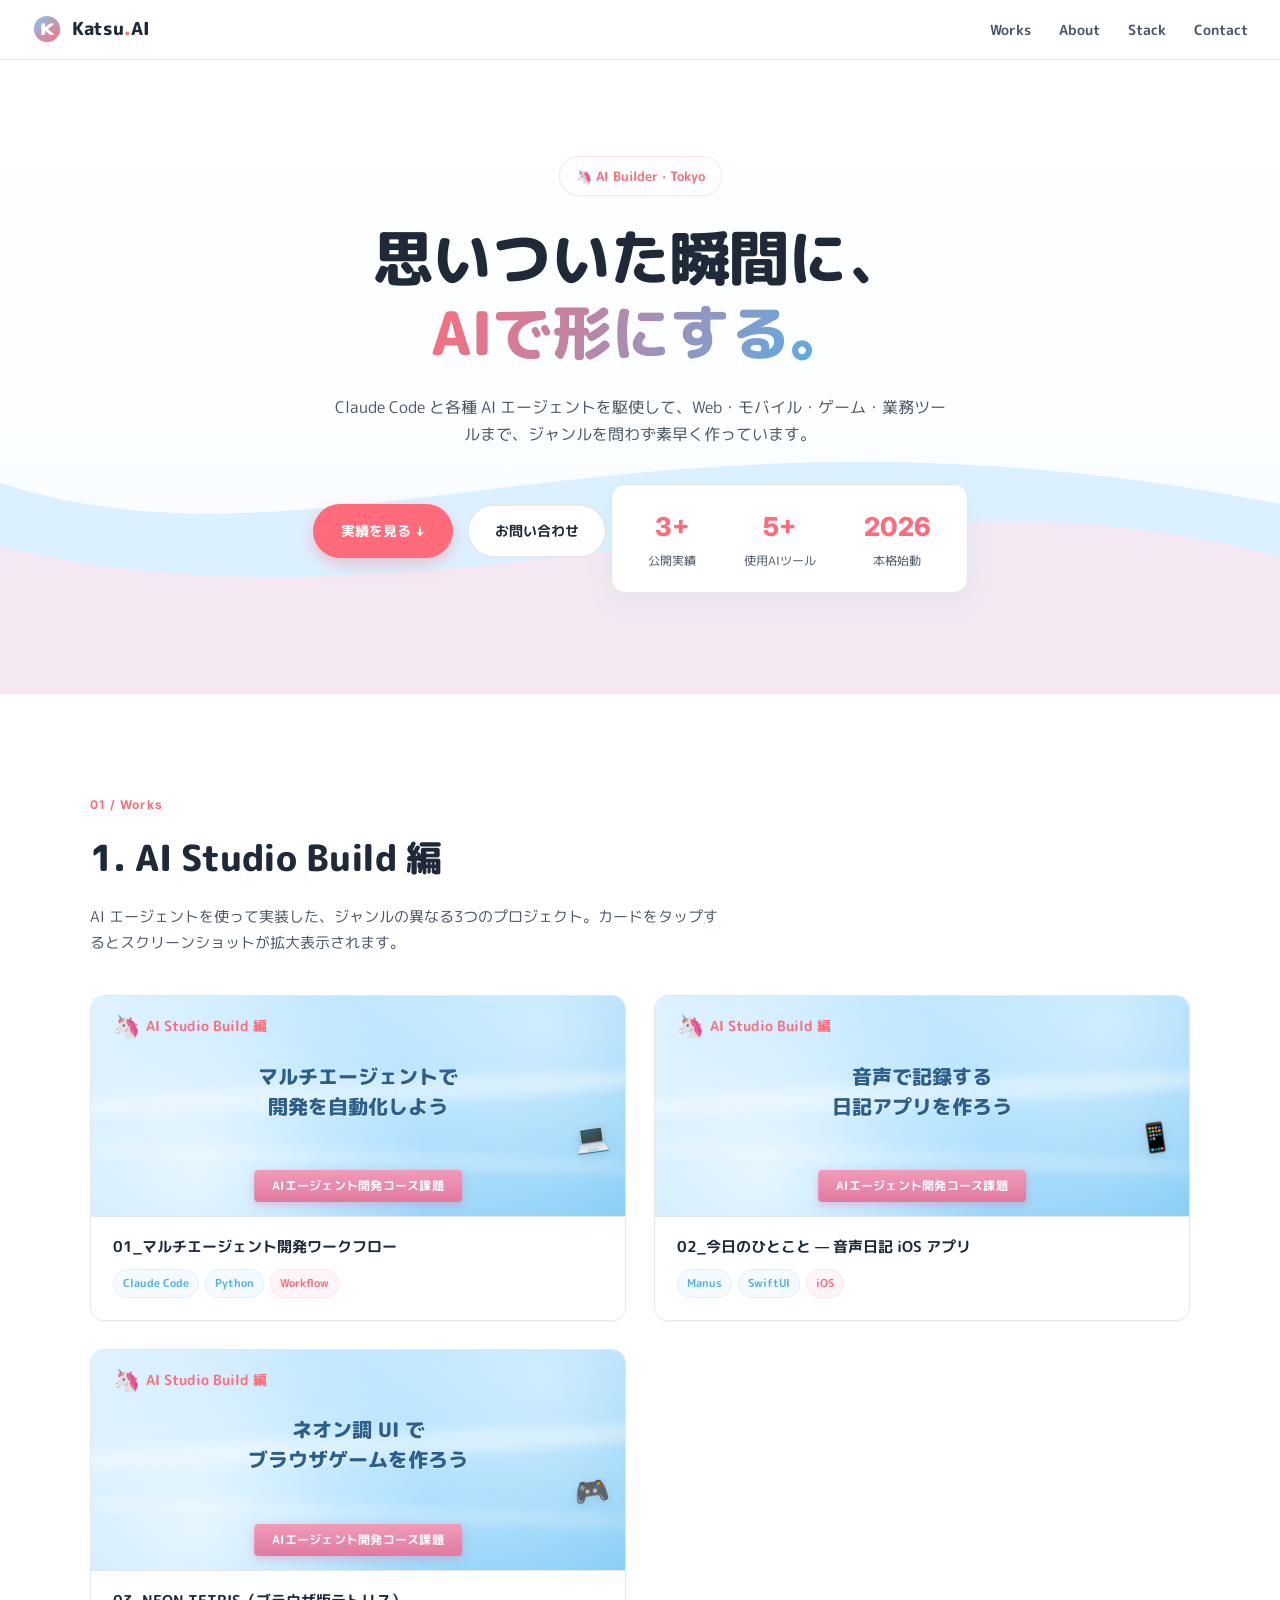
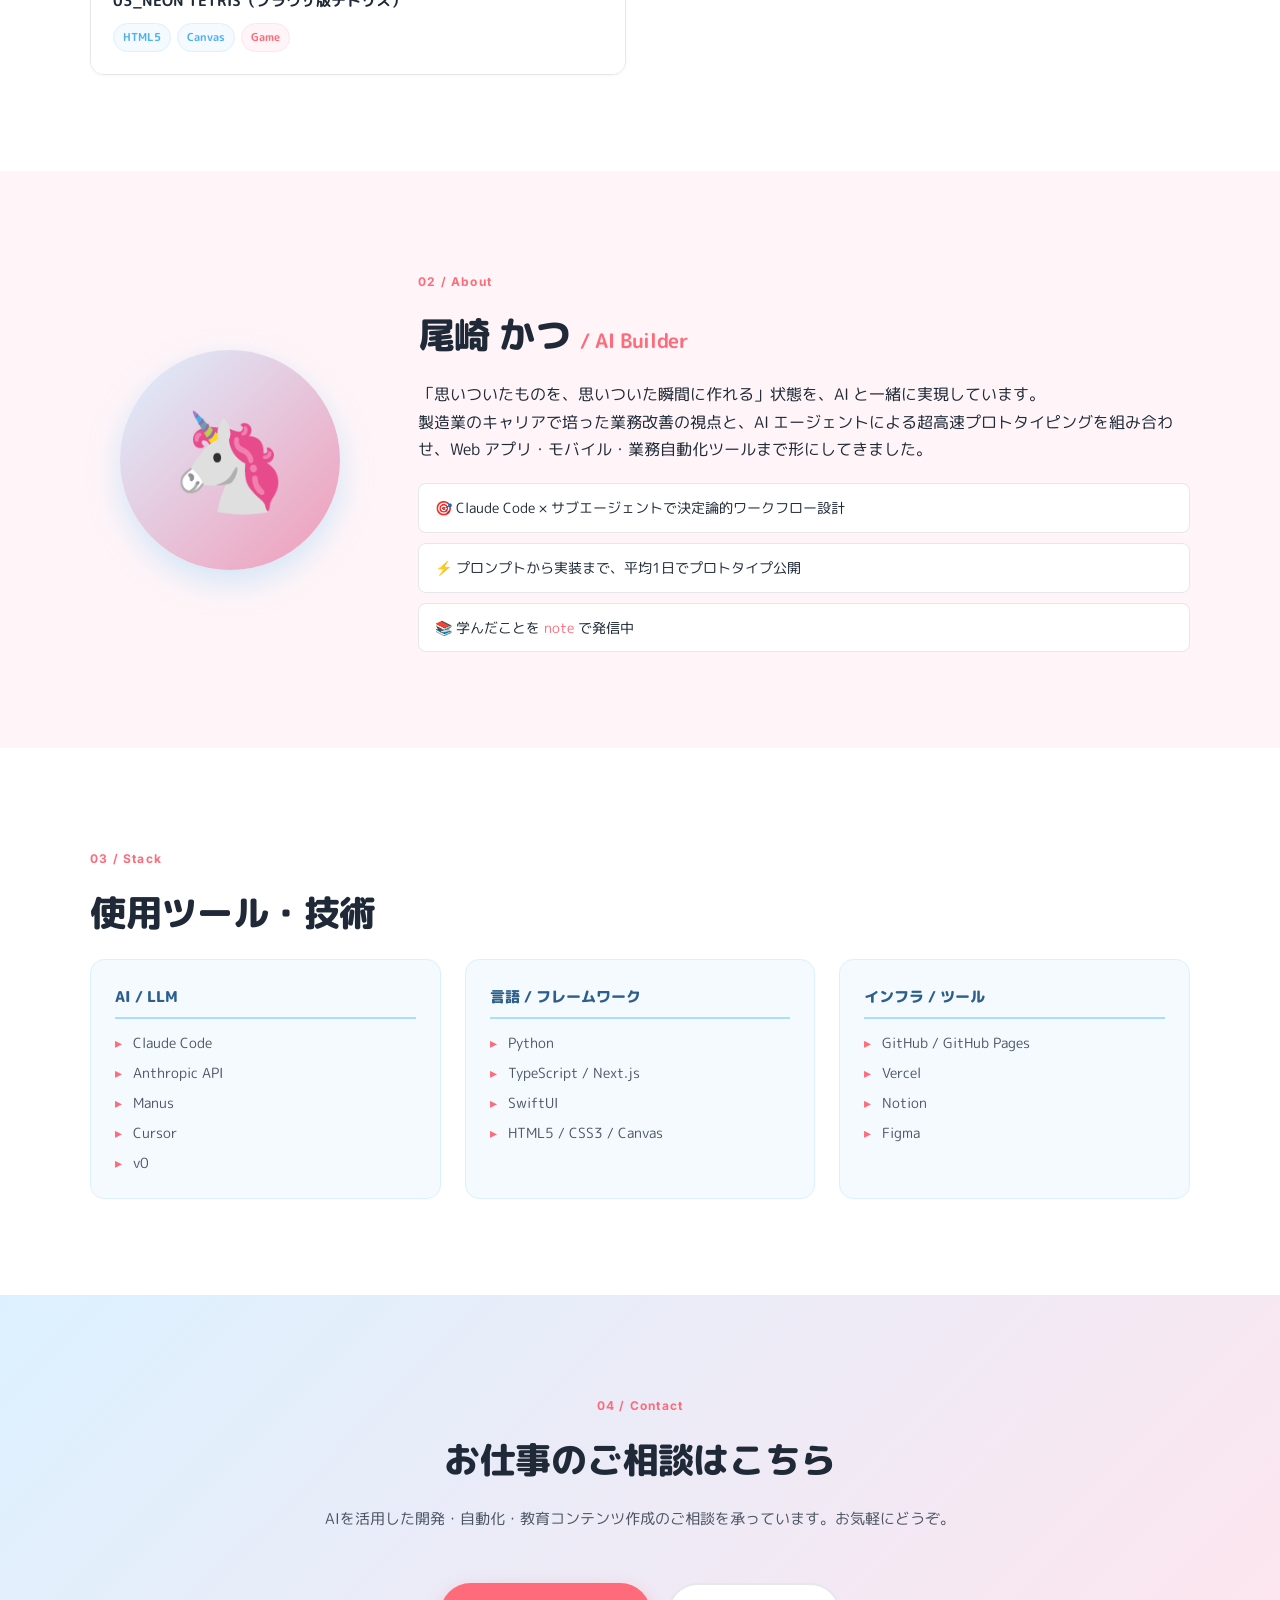
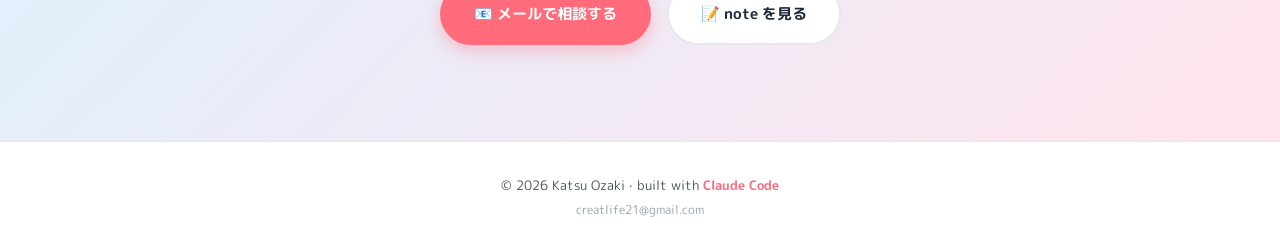
==== index.html @ 47d1b846 "Initial portfolio site - Polished single-page portfolio with light pastel design - Hero, Works (3 ca" ====
<!DOCTYPE html>
<html lang="ja">
<head>
<meta charset="UTF-8" />
<meta name="viewport" content="width=device-width, initial-scale=1.0" />
<meta name="description" content="尾崎かつ（Katsu Ozaki）のAIビルダーポートフォリオ。Claude Code・各種AIエージェントで作ったWeb・モバイル・ゲームなどの実績をまとめた公開サイト。" />
<meta name="theme-color" content="#7EC9F5" />

<meta property="og:type" content="website" />
<meta property="og:title" content="Katsu Ozaki — AI Builder Portfolio" />
<meta property="og:description" content="Claude Code・各種AIエージェントで作った実績ギャラリー。" />
<meta property="og:image" content="assets/images/01_workflow.png" />

<title>Katsu Ozaki — AI Builder Portfolio</title>

<link rel="preconnect" href="https://fonts.googleapis.com" />
<link rel="preconnect" href="https://fonts.gstatic.com" crossorigin />
<link href="https://fonts.googleapis.com/css2?family=M+PLUS+Rounded+1c:wght@400;500;700;800&family=Inter:wght@400;500;700;800&display=swap" rel="stylesheet" />

<link rel="icon" type="image/svg+xml" href="assets/favicon.svg" />
<link rel="stylesheet" href="assets/css/styles.css" />
</head>
<body>

<!-- NAV -->
<nav class="nav">
  <a href="#top" class="nav__logo">
    <svg viewBox="0 0 32 32" class="nav__logo-mark" aria-hidden="true">
      <defs>
        <linearGradient id="lg" x1="0" y1="0" x2="1" y2="1">
          <stop offset="0" stop-color="#7EC9F5"/>
          <stop offset="1" stop-color="#FF6B7A"/>
        </linearGradient>
      </defs>
      <circle cx="16" cy="16" r="14" fill="url(#lg)"/>
      <path d="M10 22 L10 10 L14 10 L14 14.5 L19 10 L24 10 L17 16 L24 22 L19 22 L14 17.5 L14 22 Z" fill="#fff"/>
    </svg>
    <span>Katsu<em>.</em>AI</span>
  </a>
  <ul class="nav__menu">
    <li><a href="#works">Works</a></li>
    <li><a href="#about">About</a></li>
    <li><a href="#stack">Stack</a></li>
    <li><a href="#contact">Contact</a></li>
  </ul>
  <button class="nav__toggle" aria-label="メニュー">
    <span></span><span></span><span></span>
  </button>
</nav>

<!-- HERO -->
<header id="top" class="hero">
  <div class="hero__bg" aria-hidden="true">
    <svg viewBox="0 0 1440 600" preserveAspectRatio="none">
      <path d="M0,400 C360,500 720,300 1440,420 L1440,600 L0,600 Z" fill="#DCF1FF"/>
      <path d="M0,460 C480,560 960,360 1440,470 L1440,600 L0,600 Z" fill="#FFE4ED" opacity="0.7"/>
    </svg>
  </div>
  <div class="hero__inner">
    <span class="hero__tag">🦄 AI Builder · Tokyo</span>
    <h1 class="hero__title">
      思いついた瞬間に、<br/>
      <span class="hero__title-accent">AIで形にする。</span>
    </h1>
    <p class="hero__lead">
      Claude Code と各種 AI エージェントを駆使して、Web・モバイル・ゲーム・業務ツールまで、ジャンルを問わず素早く作っています。
    </p>
    <div class="hero__cta">
      <a href="#works" class="btn btn--primary">実績を見る ↓</a>
      <a href="#contact" class="btn btn--ghost">お問い合わせ</a>
    </div>
    <div class="hero__stats">
      <div><strong>3+</strong><span>公開実績</span></div>
      <div><strong>5+</strong><span>使用AIツール</span></div>
      <div><strong>2026</strong><span>本格始動</span></div>
    </div>
  </div>
</header>

<!-- WORKS -->
<section id="works" class="section">
  <div class="section__inner">
    <p class="section__num">01 / Works</p>
    <h2 class="section__title">1. AI Studio Build 編</h2>
    <p class="section__lead">AI エージェントを使って実装した、ジャンルの異なる3つのプロジェクト。カードをタップするとスクリーンショットが拡大表示されます。</p>

    <div class="grid grid--works">

      <article class="card" data-img="assets/images/01_workflow.png" data-title="マルチエージェント開発ワークフロー" data-desc="Claude Code のサブエージェントを連携させて、解析→構築→レビューを自動化したワークフロー基盤。">
        <div class="card__head">
          <div class="card__waves" aria-hidden="true"></div>
          <div class="card__badge"><span class="uni" aria-hidden="true">🦄</span>AI Studio Build 編</div>
          <h3 class="card__title">マルチエージェントで<br/>開発を自動化しよう</h3>
          <span class="card__icon" aria-hidden="true">💻</span>
          <span class="card__ribbon">AIエージェント開発コース課題</span>
        </div>
        <div class="card__body">
          <p class="card__num">01_マルチエージェント開発ワークフロー</p>
          <div class="card__tags">
            <span class="tag">Claude Code</span>
            <span class="tag">Python</span>
            <span class="tag tag--pink">Workflow</span>
          </div>
        </div>
      </article>

      <article class="card" data-img="assets/images/02_voice_diary.png" data-title="今日のひとこと（音声日記アプリ）" data-desc="1日1回、感じたことをタップ＆録音できる iOS アプリ。Manus による自動生成。">
        <div class="card__head">
          <div class="card__waves" aria-hidden="true"></div>
          <div class="card__badge"><span class="uni" aria-hidden="true">🦄</span>AI Studio Build 編</div>
          <h3 class="card__title">音声で記録する<br/>日記アプリを作ろう</h3>
          <span class="card__icon" aria-hidden="true">📱</span>
          <span class="card__ribbon">AIエージェント開発コース課題</span>
        </div>
        <div class="card__body">
          <p class="card__num">02_今日のひとこと — 音声日記 iOS アプリ</p>
          <div class="card__tags">
            <span class="tag">Manus</span>
            <span class="tag">SwiftUI</span>
            <span class="tag tag--pink">iOS</span>
          </div>
        </div>
      </article>

      <article class="card" data-img="assets/images/03_neon_tetris.png" data-title="NEON TETRIS" data-desc="サイバーパンク調 UI のブラウザ版テトリス。Claude Code で1セッション完結。">
        <div class="card__head">
          <div class="card__waves" aria-hidden="true"></div>
          <div class="card__badge"><span class="uni" aria-hidden="true">🦄</span>AI Studio Build 編</div>
          <h3 class="card__title">ネオン調 UI で<br/>ブラウザゲームを作ろう</h3>
          <span class="card__icon" aria-hidden="true">🎮</span>
          <span class="card__ribbon">AIエージェント開発コース課題</span>
        </div>
        <div class="card__body">
          <p class="card__num">03_NEON TETRIS（ブラウザ版テトリス）</p>
          <div class="card__tags">
            <span class="tag">HTML5</span>
            <span class="tag">Canvas</span>
            <span class="tag tag--pink">Game</span>
          </div>
        </div>
      </article>

    </div>
  </div>
</section>

<!-- ABOUT -->
<section id="about" class="section section--soft">
  <div class="section__inner section__inner--split">
    <div class="about__media" aria-hidden="true">
      <div class="about__photo">
        <span class="uni-large">🦄</span>
      </div>
    </div>
    <div class="about__text">
      <p class="section__num">02 / About</p>
      <h2 class="section__title">尾崎 かつ <span class="about__role">/ AI Builder</span></h2>
      <p>「思いついたものを、思いついた瞬間に作れる」状態を、AI と一緒に実現しています。</p>
      <p>製造業のキャリアで培った業務改善の視点と、AI エージェントによる超高速プロトタイピングを組み合わせ、Web アプリ・モバイル・業務自動化ツールまで形にしてきました。</p>
      <ul class="about__list">
        <li>🎯 Claude Code × サブエージェントで決定論的ワークフロー設計</li>
        <li>⚡ プロンプトから実装まで、平均1日でプロトタイプ公開</li>
        <li>📚 学んだことを <a href="https://note.com/" target="_blank" rel="noopener">note</a> で発信中</li>
      </ul>
    </div>
  </div>
</section>

<!-- STACK -->
<section id="stack" class="section">
  <div class="section__inner">
    <p class="section__num">03 / Stack</p>
    <h2 class="section__title">使用ツール・技術</h2>
    <div class="stack">
      <div class="stack__group">
        <h4>AI / LLM</h4>
        <ul>
          <li>Claude Code</li>
          <li>Anthropic API</li>
          <li>Manus</li>
          <li>Cursor</li>
          <li>v0</li>
        </ul>
      </div>
      <div class="stack__group">
        <h4>言語 / フレームワーク</h4>
        <ul>
          <li>Python</li>
          <li>TypeScript / Next.js</li>
          <li>SwiftUI</li>
          <li>HTML5 / CSS3 / Canvas</li>
        </ul>
      </div>
      <div class="stack__group">
        <h4>インフラ / ツール</h4>
        <ul>
          <li>GitHub / GitHub Pages</li>
          <li>Vercel</li>
          <li>Notion</li>
          <li>Figma</li>
        </ul>
      </div>
    </div>
  </div>
</section>

<!-- CONTACT -->
<section id="contact" class="section section--cta">
  <div class="section__inner">
    <p class="section__num">04 / Contact</p>
    <h2 class="section__title">お仕事のご相談はこちら</h2>
    <p class="section__lead">AIを活用した開発・自動化・教育コンテンツ作成のご相談を承っています。お気軽にどうぞ。</p>
    <div class="contact__cta">
      <a class="btn btn--primary btn--large" href="mailto:creatlife21@gmail.com">📧 メールで相談する</a>
      <a class="btn btn--ghost btn--large" href="https://note.com/" target="_blank" rel="noopener">📝 note を見る</a>
    </div>
  </div>
</section>

<!-- FOOTER -->
<footer class="footer">
  <p>© 2026 Katsu Ozaki · built with <span class="footer__accent">Claude Code</span></p>
  <p class="footer__small">creatlife21@gmail.com</p>
</footer>

<!-- MODAL -->
<div class="modal" id="modal" aria-hidden="true">
  <div class="modal__inner" role="dialog" aria-modal="true" aria-labelledby="m-title">
    <button class="modal__close" id="m-close" aria-label="閉じる">×</button>
    <h3 id="m-title"></h3>
    <p id="m-desc" class="modal__desc"></p>
    <img id="m-img" src="" alt="" />
  </div>
</div>

<script src="assets/js/main.js" defer></script>
</body>
</html>
---- assets/css/styles.css ----
/* ============================================
   Katsu Ozaki — AI Builder Portfolio
   ============================================ */

:root {
  --bg: #FFFFFF;
  --bg-soft: #FFF5F8;
  --bg-blue: #F4FAFF;
  --ink: #1F2937;
  --ink-soft: #4B5563;
  --ink-mute: #9CA3AF;
  --line: #E5E7EB;
  --blue-1: #DCF1FF;
  --blue-2: #A8DEFF;
  --blue-3: #7EC9F5;
  --blue-4: #4FB1EE;
  --title-blue: #2C5F8B;
  --coral: #FF6B7A;
  --coral-deep: #E8556A;
  --pink: #F19BB8;
  --pink-deep: #E07AA0;

  --radius-sm: 8px;
  --radius: 14px;
  --radius-lg: 22px;

  --shadow-sm: 0 1px 3px rgba(0,0,0,0.04);
  --shadow: 0 8px 24px rgba(126, 201, 245, 0.12);
  --shadow-hover: 0 16px 40px rgba(126, 201, 245, 0.30);

  --container: 1100px;
}

* { box-sizing: border-box; margin: 0; padding: 0; }

html { scroll-behavior: smooth; }

body {
  background: var(--bg);
  color: var(--ink);
  font-family: "M PLUS Rounded 1c", "Hiragino Maru Gothic ProN", "Hiragino Sans", "Noto Sans JP", -apple-system, BlinkMacSystemFont, sans-serif;
  line-height: 1.7;
  -webkit-font-smoothing: antialiased;
  -moz-osx-font-smoothing: grayscale;
}

a { color: var(--coral); text-decoration: none; transition: color 0.2s; }
a:hover { color: var(--coral-deep); }

img { max-width: 100%; height: auto; display: block; }

/* ============================================
   NAV
   ============================================ */
.nav {
  position: sticky; top: 0; z-index: 50;
  background: rgba(255,255,255,0.92);
  backdrop-filter: blur(12px);
  -webkit-backdrop-filter: blur(12px);
  border-bottom: 1px solid var(--line);
  padding: 14px 32px;
  display: flex; justify-content: space-between; align-items: center;
}
.nav__logo {
  display: flex; align-items: center; gap: 10px;
  font-weight: 800;
  color: var(--ink);
  font-size: 18px;
}
.nav__logo:hover { color: var(--ink); }
.nav__logo em { font-style: normal; color: var(--coral); }
.nav__logo-mark { width: 30px; height: 30px; }

.nav__menu {
  display: flex; gap: 28px; list-style: none;
}
.nav__menu a {
  color: var(--ink-soft); font-size: 14px; font-weight: 700;
  position: relative;
  padding: 6px 0;
}
.nav__menu a::after {
  content: ""; position: absolute; left: 0; bottom: 0;
  width: 0; height: 2px; background: var(--coral);
  transition: width 0.25s;
}
.nav__menu a:hover { color: var(--coral); }
.nav__menu a:hover::after { width: 100%; }

.nav__toggle {
  display: none;
  background: none; border: none; cursor: pointer;
  width: 32px; height: 32px;
  flex-direction: column; gap: 5px;
  align-items: center; justify-content: center;
}
.nav__toggle span {
  display: block; width: 22px; height: 2px;
  background: var(--ink);
  transition: all 0.25s;
}

@media (max-width: 720px) {
  .nav { padding: 14px 20px; }
  .nav__menu {
    position: absolute; top: 100%; left: 0; right: 0;
    background: #fff; border-bottom: 1px solid var(--line);
    flex-direction: column; gap: 0;
    padding: 12px 20px;
    transform: translateY(-10px); opacity: 0; pointer-events: none;
    transition: all 0.25s;
  }
  .nav__menu.open {
    transform: translateY(0); opacity: 1; pointer-events: auto;
  }
  .nav__menu li { padding: 10px 0; border-bottom: 1px solid var(--line); }
  .nav__menu li:last-child { border-bottom: none; }
  .nav__toggle { display: flex; }
}

/* ============================================
   HERO
   ============================================ */
.hero {
  position: relative;
  padding: 96px 32px 80px;
  overflow: hidden;
  background: linear-gradient(180deg, #FFFFFF 0%, #F8FCFF 100%);
}
.hero__bg {
  position: absolute; inset: 0;
  z-index: 0;
}
.hero__bg svg {
  width: 100%; height: 100%;
}
.hero__inner {
  position: relative; z-index: 1;
  max-width: var(--container);
  margin: 0 auto;
  text-align: center;
}
.hero__tag {
  display: inline-block;
  background: #fff;
  color: var(--coral);
  font-weight: 700;
  font-size: 13px;
  padding: 8px 16px;
  border-radius: 999px;
  margin-bottom: 24px;
  box-shadow: var(--shadow-sm);
  border: 1px solid #FFE4ED;
}
.hero__title {
  font-size: clamp(34px, 6vw, 60px);
  font-weight: 800;
  line-height: 1.25;
  letter-spacing: -0.01em;
  margin-bottom: 24px;
  color: var(--ink);
}
.hero__title-accent {
  background: linear-gradient(120deg, var(--coral) 0%, var(--blue-4) 100%);
  -webkit-background-clip: text;
  background-clip: text;
  color: transparent;
}
.hero__lead {
  font-size: 16px;
  color: var(--ink-soft);
  max-width: 620px;
  margin: 0 auto 36px;
}
.hero__cta {
  display: inline-flex; gap: 14px; flex-wrap: wrap; justify-content: center;
  margin-bottom: 56px;
}
.hero__stats {
  display: inline-flex; gap: 48px; flex-wrap: wrap; justify-content: center;
  background: #fff; border-radius: var(--radius);
  padding: 20px 36px;
  box-shadow: var(--shadow);
  border: 1px solid var(--line);
}
.hero__stats > div { display: flex; flex-direction: column; align-items: center; }
.hero__stats strong {
  font-size: 26px; font-weight: 800; color: var(--coral);
  font-family: "Inter", sans-serif;
}
.hero__stats span { font-size: 12px; color: var(--ink-soft); margin-top: 2px; }

/* ============================================
   BUTTONS
   ============================================ */
.btn {
  display: inline-flex; align-items: center; gap: 6px;
  padding: 13px 26px;
  border-radius: 999px;
  font-weight: 700;
  font-size: 14px;
  text-decoration: none;
  transition: all 0.2s;
  border: 2px solid transparent;
  cursor: pointer;
}
.btn--large { padding: 16px 32px; font-size: 15px; }
.btn--primary {
  background: var(--coral);
  color: #fff;
  box-shadow: 0 6px 16px rgba(255,107,122,0.35);
}
.btn--primary:hover {
  background: var(--coral-deep);
  color: #fff;
  transform: translateY(-2px);
  box-shadow: 0 10px 22px rgba(255,107,122,0.45);
}
.btn--ghost {
  background: #fff;
  color: var(--ink);
  border-color: var(--line);
}
.btn--ghost:hover {
  border-color: var(--coral);
  color: var(--coral);
  transform: translateY(-2px);
}

/* ============================================
   SECTION COMMON
   ============================================ */
.section {
  padding: 96px 32px;
}
.section--soft { background: var(--bg-soft); }
.section--cta {
  background: linear-gradient(135deg, var(--blue-1) 0%, #FFE4ED 100%);
  text-align: center;
}
.section__inner {
  max-width: var(--container); margin: 0 auto;
}
.section__num {
  display: inline-block;
  font-family: "Inter", monospace;
  font-size: 12px;
  font-weight: 700;
  color: var(--coral);
  letter-spacing: 0.1em;
  margin-bottom: 12px;
}
.section__title {
  font-size: clamp(26px, 4vw, 36px);
  font-weight: 800;
  color: var(--ink);
  margin-bottom: 16px;
  letter-spacing: -0.01em;
}
.section__lead {
  font-size: 15px;
  color: var(--ink-soft);
  margin-bottom: 40px;
  max-width: 640px;
}

/* ============================================
   GRID & CARDS (Works)
   ============================================ */
.grid--works {
  display: grid;
  grid-template-columns: repeat(2, 1fr);
  gap: 28px;
}
@media (max-width: 720px) {
  .grid--works { grid-template-columns: 1fr; }
}

.card {
  background: #fff;
  border: 1px solid var(--line);
  border-radius: var(--radius);
  overflow: hidden;
  cursor: pointer;
  box-shadow: var(--shadow-sm);
  transition: all 0.3s ease;
  opacity: 0; transform: translateY(20px);
}
.card.is-visible { opacity: 1; transform: translateY(0); }
.card:hover {
  transform: translateY(-6px);
  box-shadow: var(--shadow-hover);
  border-color: var(--blue-3);
}

.card__head {
  position: relative;
  height: 220px;
  background:
    radial-gradient(circle at 20% 80%, rgba(255,255,255,0.65), transparent 50%),
    radial-gradient(circle at 85% 15%, rgba(255,255,255,0.5), transparent 50%),
    linear-gradient(135deg, var(--blue-1) 0%, var(--blue-2) 55%, var(--blue-3) 100%);
  overflow: hidden;
  padding: 18px 22px 0;
}

/* SVG-like waves */
.card__waves {
  position: absolute; inset: 0; pointer-events: none;
}
.card__waves::before, .card__waves::after {
  content: "";
  position: absolute;
  left: -10%;
  width: 120%;
  background: rgba(255,255,255,0.4);
  border-radius: 50%;
  filter: blur(6px);
}
.card__waves::before {
  top: 38%; height: 26px; transform: rotate(-3deg);
}
.card__waves::after {
  top: 70%; height: 16px; transform: rotate(2deg); opacity: 0.6;
}

.card__badge {
  position: relative; z-index: 2;
  display: inline-flex; align-items: center; gap: 6px;
  color: var(--coral);
  font-weight: 700;
  font-size: 14px;
}
.card__badge .uni { font-size: 22px; line-height: 1; }

.card__title {
  position: relative; z-index: 2;
  margin-top: 18px;
  text-align: center;
  color: var(--title-blue);
  font-weight: 800;
  font-size: 20px;
  line-height: 1.5;
  text-shadow: 0 1px 0 rgba(255,255,255,0.55);
  padding: 0 12px;
}

.card__icon {
  position: absolute;
  right: 16px;
  bottom: 56px;
  font-size: 28px;
  z-index: 2;
  transform: rotate(-8deg);
  filter: drop-shadow(0 2px 4px rgba(0,0,0,0.1));
}

.card__ribbon {
  position: absolute;
  bottom: 14px;
  left: 50%;
  transform: translateX(-50%);
  background: linear-gradient(180deg, var(--pink) 0%, var(--pink-deep) 100%);
  color: #fff;
  font-size: 12px;
  font-weight: 700;
  padding: 6px 18px;
  border-radius: 4px;
  box-shadow: 0 3px 8px rgba(224, 122, 160, 0.4);
  z-index: 3;
  white-space: nowrap;
  letter-spacing: 0.02em;
}

.card__body {
  padding: 18px 22px 22px;
  background: #fff;
  border-top: 1px solid var(--line);
}
.card__num {
  color: var(--ink);
  font-weight: 700;
  font-size: 15px;
  line-height: 1.6;
  margin-bottom: 10px;
}
.card__tags {
  display: flex; gap: 6px; flex-wrap: wrap;
}
.tag {
  font-size: 11px;
  font-weight: 700;
  padding: 4px 9px;
  border-radius: 999px;
  background: var(--bg-blue);
  color: var(--blue-4);
  border: 1px solid var(--blue-1);
}
.tag--pink {
  background: var(--bg-soft);
  color: var(--coral);
  border-color: #FFE4ED;
}

/* ============================================
   ABOUT
   ============================================ */
.section__inner--split {
  display: grid;
  grid-template-columns: 280px 1fr;
  gap: 48px;
  align-items: center;
}
@media (max-width: 720px) {
  .section__inner--split { grid-template-columns: 1fr; gap: 24px; text-align: center; }
}
.about__media { display: flex; justify-content: center; }
.about__photo {
  width: 220px; height: 220px;
  border-radius: 50%;
  background: linear-gradient(135deg, var(--blue-1), var(--pink));
  display: flex; align-items: center; justify-content: center;
  box-shadow: 0 12px 32px rgba(126, 201, 245, 0.35);
}
.uni-large { font-size: 96px; }
.about__role { color: var(--coral); font-size: 0.55em; font-weight: 700; }
.about__list {
  list-style: none;
  margin-top: 20px;
  display: flex; flex-direction: column; gap: 10px;
}
.about__list li {
  background: #fff;
  padding: 12px 16px;
  border-radius: var(--radius-sm);
  border: 1px solid var(--line);
  font-size: 14px;
}

/* ============================================
   STACK
   ============================================ */
.stack {
  display: grid;
  grid-template-columns: repeat(auto-fit, minmax(220px, 1fr));
  gap: 24px;
}
.stack__group {
  background: var(--bg-blue);
  border: 1px solid var(--blue-1);
  border-radius: var(--radius);
  padding: 24px;
}
.stack__group h4 {
  color: var(--title-blue);
  font-weight: 800;
  font-size: 15px;
  margin-bottom: 12px;
  padding-bottom: 8px;
  border-bottom: 2px solid var(--blue-2);
}
.stack__group ul {
  list-style: none;
  display: flex; flex-direction: column; gap: 6px;
}
.stack__group li {
  font-size: 14px;
  color: var(--ink-soft);
  padding-left: 18px;
  position: relative;
}
.stack__group li::before {
  content: "▸";
  position: absolute; left: 0;
  color: var(--coral);
}

/* ============================================
   CONTACT (CTA)
   ============================================ */
.section--cta .section__lead { margin-left: auto; margin-right: auto; }
.contact__cta {
  display: inline-flex; gap: 16px; flex-wrap: wrap; justify-content: center;
  margin-top: 12px;
}

/* ============================================
   FOOTER
   ============================================ */
.footer {
  text-align: center;
  padding: 32px 24px;
  border-top: 1px solid var(--line);
  background: #fff;
  font-size: 13px;
  color: var(--ink-soft);
}
.footer__accent { color: var(--coral); font-weight: 700; }
.footer__small { font-size: 12px; color: var(--ink-mute); margin-top: 4px; }

/* ============================================
   MODAL
   ============================================ */
.modal {
  display: none;
  position: fixed; inset: 0;
  background: rgba(31, 41, 55, 0.72);
  backdrop-filter: blur(8px);
  -webkit-backdrop-filter: blur(8px);
  z-index: 100;
  align-items: center; justify-content: center;
  padding: 24px;
  animation: fadeIn 0.2s ease-out;
}
.modal.open { display: flex; }
@keyframes fadeIn { from { opacity: 0; } to { opacity: 1; } }

.modal__inner {
  background: #fff;
  border-radius: var(--radius);
  max-width: 920px;
  width: 100%;
  max-height: 90vh;
  overflow: auto;
  padding: 28px;
  position: relative;
  animation: slideUp 0.25s ease-out;
}
@keyframes slideUp { from { transform: translateY(16px); opacity: 0; } to { transform: translateY(0); opacity: 1; } }

.modal__close {
  position: absolute; top: 12px; right: 16px;
  background: none; border: none; cursor: pointer;
  font-size: 28px; color: var(--ink-soft); line-height: 1;
  padding: 4px 10px; border-radius: var(--radius-sm);
  transition: background 0.15s;
}
.modal__close:hover { background: var(--bg-soft); color: var(--coral); }

.modal__inner h3 {
  margin-bottom: 6px; color: var(--ink); font-size: 20px; font-weight: 800;
}
.modal__desc { color: var(--ink-soft); font-size: 14px; margin-bottom: 18px; }
.modal__inner img {
  width: 100%; height: auto; border-radius: var(--radius-sm);
  border: 1px solid var(--line);
}
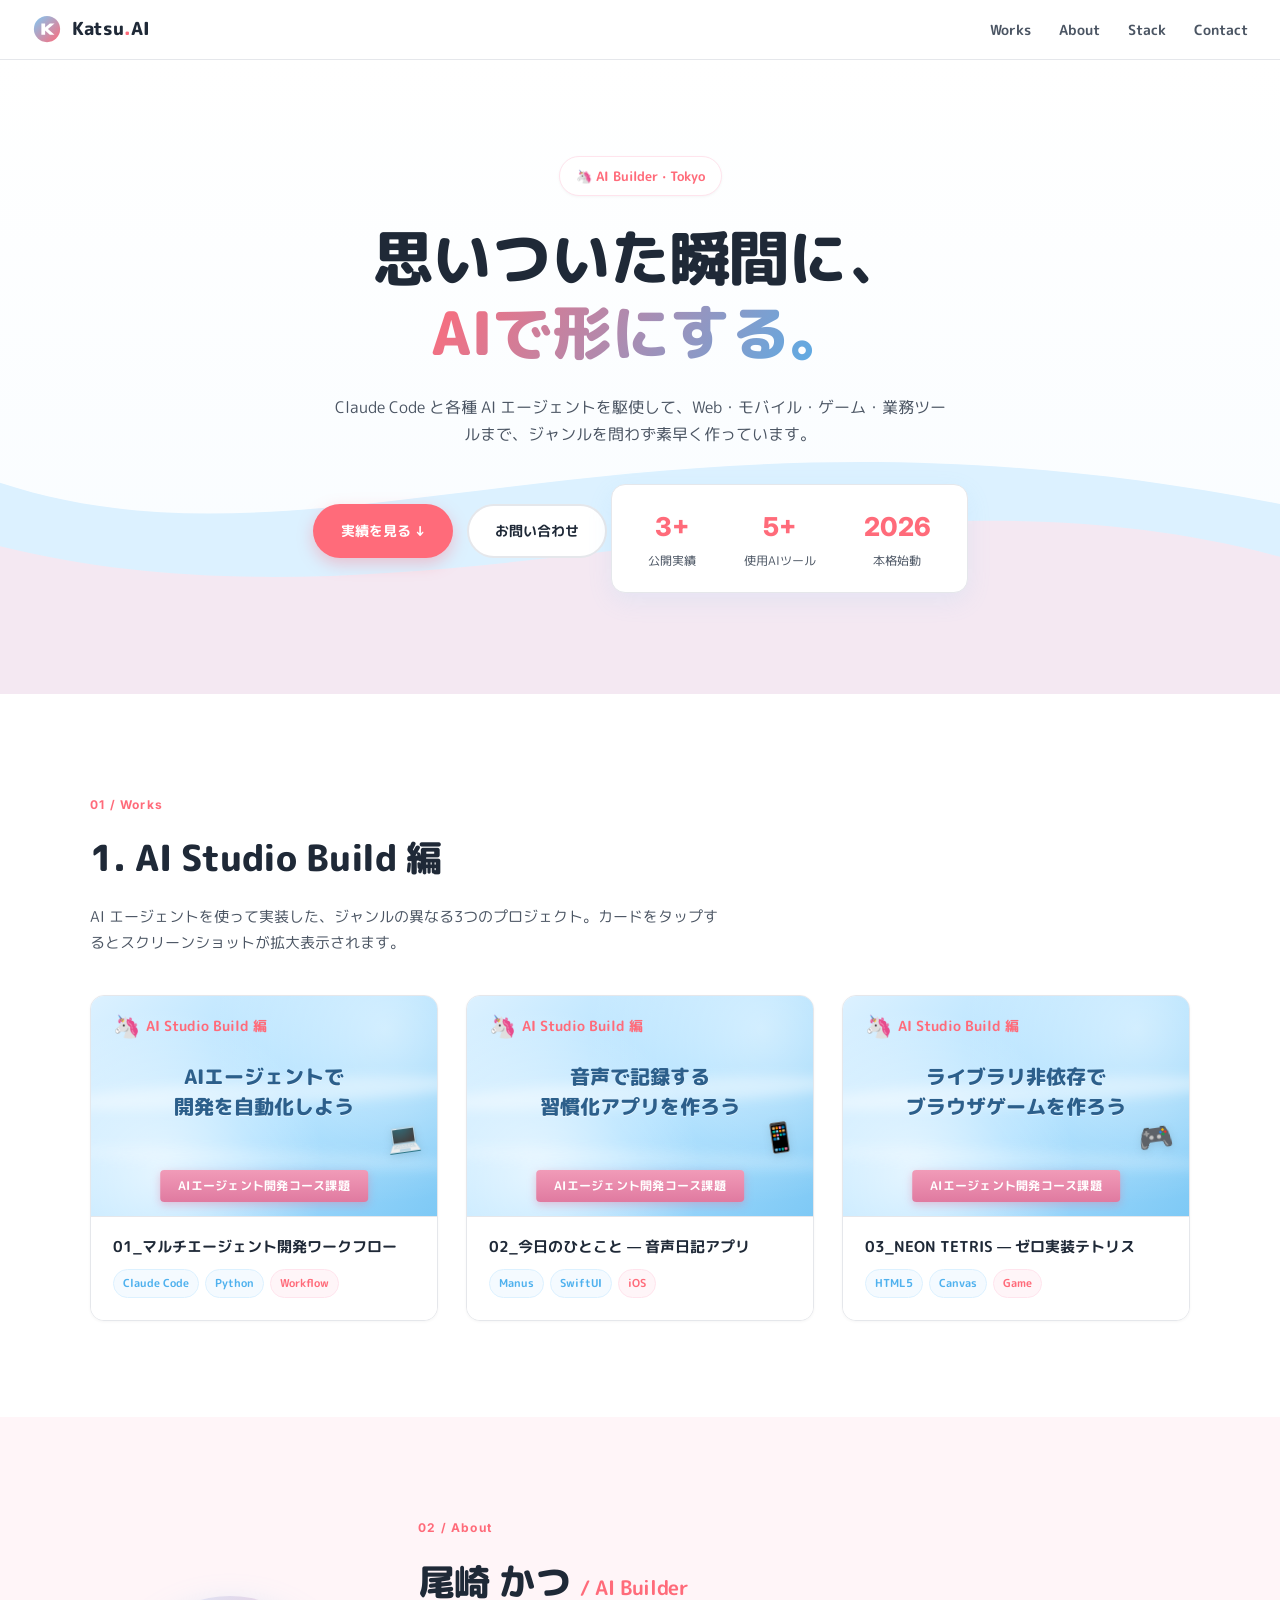
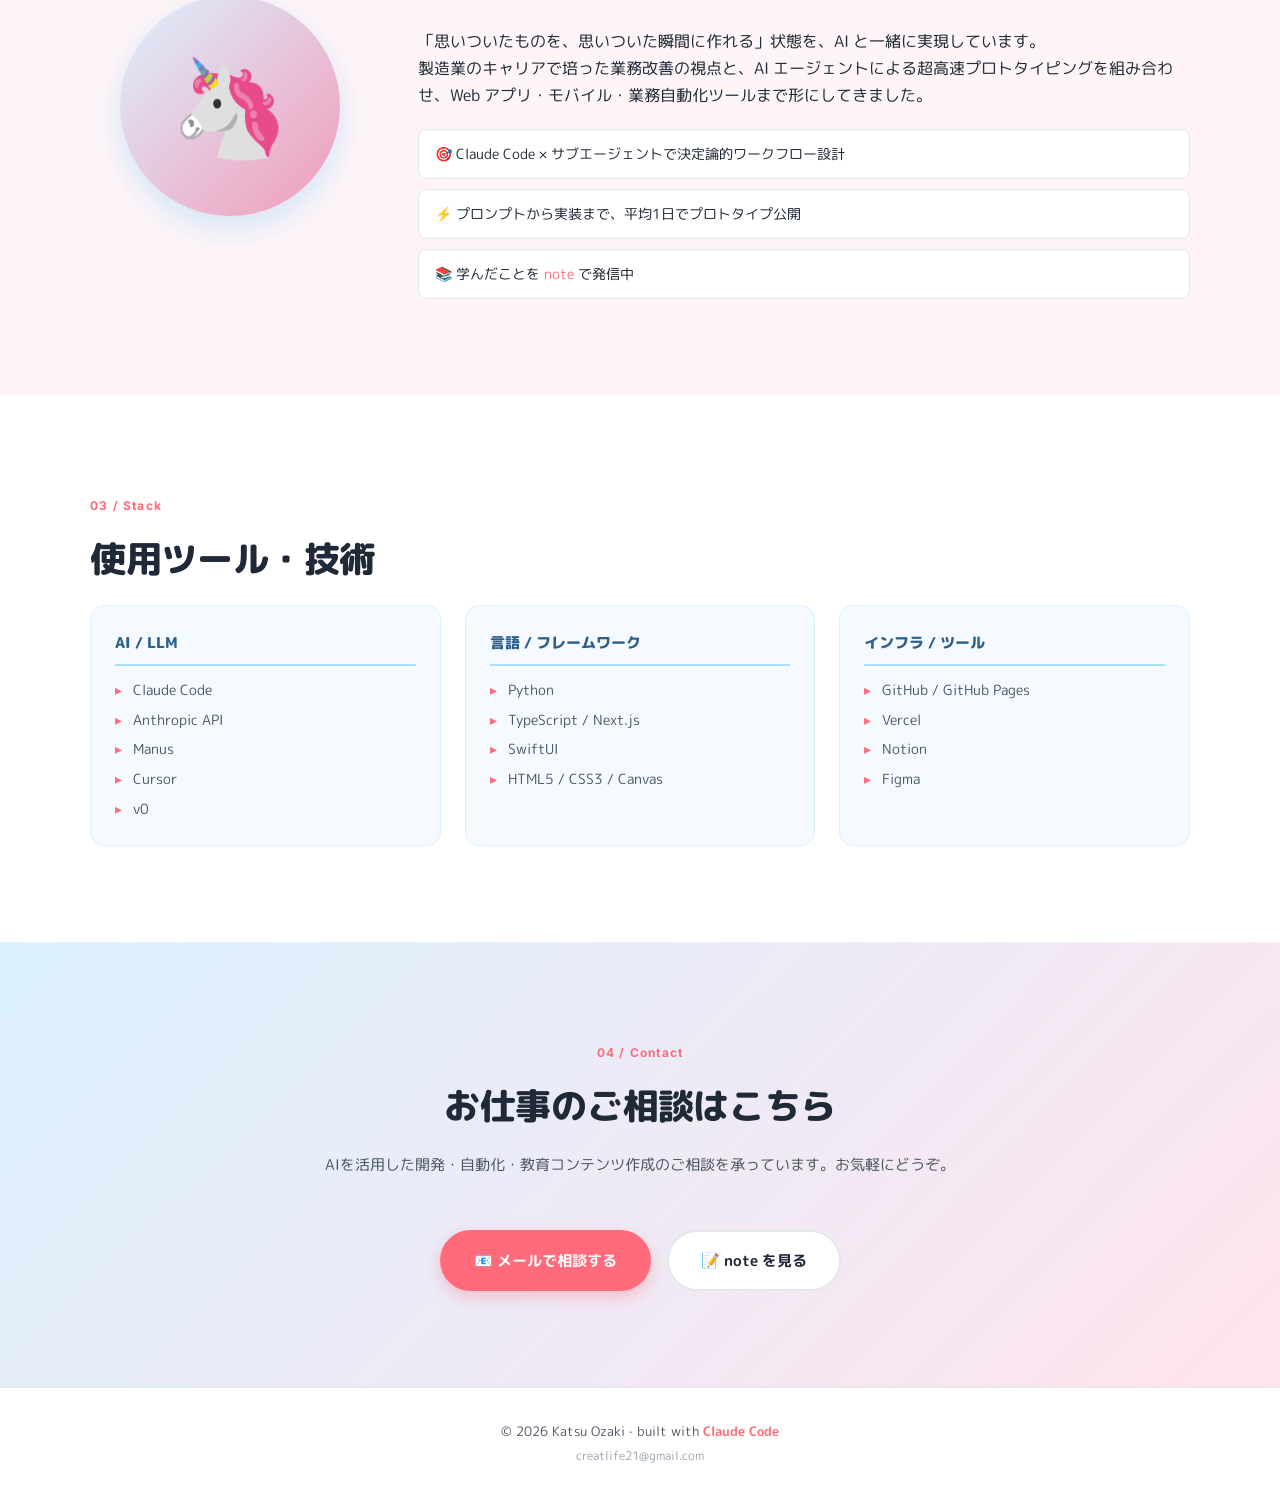
==== commit ccf0943a: "Improve a11y, SEO/OGP, copy, and add OGP image - A11y: card tabindex/role/aria-label, keyboard handl" ====
--- a/index.html
+++ b/index.html
@@ -9,7 +9,30 @@
 <meta property="og:type" content="website" />
 <meta property="og:title" content="Katsu Ozaki — AI Builder Portfolio" />
 <meta property="og:description" content="Claude Code・各種AIエージェントで作った実績ギャラリー。" />
-<meta property="og:image" content="assets/images/01_workflow.png" />
+<meta property="og:url" content="https://ozakikatsuhiko.github.io/ai-builder-portfolio/" />
+<meta property="og:image" content="https://ozakikatsuhiko.github.io/ai-builder-portfolio/assets/images/ogp.png" />
+<meta property="og:image:width" content="1200" />
+<meta property="og:image:height" content="630" />
+<meta property="og:locale" content="ja_JP" />
+<meta name="twitter:card" content="summary_large_image" />
+<meta name="twitter:title" content="Katsu Ozaki — AI Builder Portfolio" />
+<meta name="twitter:description" content="Claude Code・各種AIエージェントで作った実績ギャラリー。" />
+<meta name="twitter:image" content="https://ozakikatsuhiko.github.io/ai-builder-portfolio/assets/images/ogp.png" />
+<link rel="canonical" href="https://ozakikatsuhiko.github.io/ai-builder-portfolio/" />
+<script type="application/ld+json">
+{
+  "@context": "https://schema.org",
+  "@type": "ProfilePage",
+  "mainEntity": {
+    "@type": "Person",
+    "name": "尾崎かつ",
+    "alternateName": "Katsu Ozaki",
+    "jobTitle": "AI Builder",
+    "email": "creatlife21@gmail.com",
+    "url": "https://ozakikatsuhiko.github.io/ai-builder-portfolio/"
+  }
+}
+</script>
 
 <title>Katsu Ozaki — AI Builder Portfolio</title>
 
@@ -37,13 +60,13 @@
     </svg>
     <span>Katsu<em>.</em>AI</span>
   </a>
-  <ul class="nav__menu">
+  <ul class="nav__menu" id="nav-menu">
     <li><a href="#works">Works</a></li>
     <li><a href="#about">About</a></li>
     <li><a href="#stack">Stack</a></li>
     <li><a href="#contact">Contact</a></li>
   </ul>
-  <button class="nav__toggle" aria-label="メニュー">
+  <button class="nav__toggle" aria-label="メニュー" aria-expanded="false" aria-controls="nav-menu">
     <span></span><span></span><span></span>
   </button>
 </nav>
@@ -86,11 +109,11 @@
 
     <div class="grid grid--works">
 
-      <article class="card" data-img="assets/images/01_workflow.png" data-title="マルチエージェント開発ワークフロー" data-desc="Claude Code のサブエージェントを連携させて、解析→構築→レビューを自動化したワークフロー基盤。">
+      <article class="card" tabindex="0" role="button" aria-label="AIエージェント開発ワークフロー — クリックで詳細を見る" data-img="assets/images/01_workflow.png" data-title="AIエージェント開発ワークフロー" data-desc="Claude Code・Manus 等 AI エージェントを実務レベルで運用し、要件定義からデプロイまでを高速完遂する開発ワークフロー基盤。">
         <div class="card__head">
           <div class="card__waves" aria-hidden="true"></div>
           <div class="card__badge"><span class="uni" aria-hidden="true">🦄</span>AI Studio Build 編</div>
-          <h3 class="card__title">マルチエージェントで<br/>開発を自動化しよう</h3>
+          <h3 class="card__title">AIエージェントで<br/>開発を自動化しよう</h3>
           <span class="card__icon" aria-hidden="true">💻</span>
           <span class="card__ribbon">AIエージェント開発コース課題</span>
         </div>
@@ -104,16 +127,16 @@
         </div>
       </article>
 
-      <article class="card" data-img="assets/images/02_voice_diary.png" data-title="今日のひとこと（音声日記アプリ）" data-desc="1日1回、感じたことをタップ＆録音できる iOS アプリ。Manus による自動生成。">
+      <article class="card" tabindex="0" role="button" aria-label="今日のひとこと（音声日記アプリ） — クリックで詳細を見る" data-img="assets/images/02_voice_diary.png" data-title="今日のひとこと（音声日記アプリ）" data-desc="話すだけで記録完了する1アクション完結 UX。継続率を高めるため認知負荷を徹底的に削ぎ落とした iOS アプリ設計。">
         <div class="card__head">
           <div class="card__waves" aria-hidden="true"></div>
           <div class="card__badge"><span class="uni" aria-hidden="true">🦄</span>AI Studio Build 編</div>
-          <h3 class="card__title">音声で記録する<br/>日記アプリを作ろう</h3>
+          <h3 class="card__title">音声で記録する<br/>習慣化アプリを作ろう</h3>
           <span class="card__icon" aria-hidden="true">📱</span>
           <span class="card__ribbon">AIエージェント開発コース課題</span>
         </div>
         <div class="card__body">
-          <p class="card__num">02_今日のひとこと — 音声日記 iOS アプリ</p>
+          <p class="card__num">02_今日のひとこと — 音声日記アプリ</p>
           <div class="card__tags">
             <span class="tag">Manus</span>
             <span class="tag">SwiftUI</span>
@@ -122,16 +145,16 @@
         </div>
       </article>
 
-      <article class="card" data-img="assets/images/03_neon_tetris.png" data-title="NEON TETRIS" data-desc="サイバーパンク調 UI のブラウザ版テトリス。Claude Code で1セッション完結。">
+      <article class="card" tabindex="0" role="button" aria-label="NEON TETRIS — クリックで詳細を見る" data-img="assets/images/03_neon_tetris.png" data-title="NEON TETRIS" data-desc="外部ライブラリなし。スコア・レベル・衝突判定・ライン消去まで自前ロジックで構築したブラウザ完結テトリス。">
         <div class="card__head">
           <div class="card__waves" aria-hidden="true"></div>
           <div class="card__badge"><span class="uni" aria-hidden="true">🦄</span>AI Studio Build 編</div>
-          <h3 class="card__title">ネオン調 UI で<br/>ブラウザゲームを作ろう</h3>
+          <h3 class="card__title">ライブラリ非依存で<br/>ブラウザゲームを作ろう</h3>
           <span class="card__icon" aria-hidden="true">🎮</span>
           <span class="card__ribbon">AIエージェント開発コース課題</span>
         </div>
         <div class="card__body">
-          <p class="card__num">03_NEON TETRIS（ブラウザ版テトリス）</p>
+          <p class="card__num">03_NEON TETRIS — ゼロ実装テトリス</p>
           <div class="card__tags">
             <span class="tag">HTML5</span>
             <span class="tag">Canvas</span>
--- a/assets/css/styles.css
+++ b/assets/css/styles.css
@@ -6,6 +6,7 @@
   --bg: #FFFFFF;
   --bg-soft: #FFF5F8;
   --bg-blue: #F4FAFF;
+  --bg-hero: #F8FCFF;
   --ink: #1F2937;
   --ink-soft: #4B5563;
   --ink-mute: #9CA3AF;
@@ -19,6 +20,7 @@
   --coral-deep: #E8556A;
   --pink: #F19BB8;
   --pink-deep: #E07AA0;
+  --pink-light: #FFE4ED;
 
   --radius-sm: 8px;
   --radius: 14px;
@@ -33,7 +35,7 @@
 
 * { box-sizing: border-box; margin: 0; padding: 0; }
 
-html { scroll-behavior: smooth; }
+html { scroll-behavior: smooth; scroll-padding-top: 72px; }
 
 body {
   background: var(--bg);
@@ -150,7 +152,7 @@
   border-radius: 999px;
   margin-bottom: 24px;
   box-shadow: var(--shadow-sm);
-  border: 1px solid #FFE4ED;
+  border: 1px solid var(--pink-light);
 }
 .hero__title {
   font-size: clamp(34px, 6vw, 60px);
@@ -235,7 +237,7 @@
 }
 .section--soft { background: var(--bg-soft); }
 .section--cta {
-  background: linear-gradient(135deg, var(--blue-1) 0%, #FFE4ED 100%);
+  background: linear-gradient(135deg, var(--blue-1) 0%, var(--pink-light) 100%);
   text-align: center;
 }
 .section__inner {
@@ -269,8 +271,11 @@
    ============================================ */
 .grid--works {
   display: grid;
-  grid-template-columns: repeat(2, 1fr);
+  grid-template-columns: repeat(3, 1fr);
   gap: 28px;
+}
+@media (max-width: 1024px) {
+  .grid--works { grid-template-columns: repeat(2, 1fr); }
 }
 @media (max-width: 720px) {
   .grid--works { grid-template-columns: 1fr; }
@@ -399,7 +404,7 @@
 .tag--pink {
   background: var(--bg-soft);
   color: var(--coral);
-  border-color: #FFE4ED;
+  border-color: var(--pink-light);
 }
 
 /* ============================================
@@ -545,3 +550,14 @@
   width: 100%; height: auto; border-radius: var(--radius-sm);
   border: 1px solid var(--line);
 }
+
+/* ============================================
+   REDUCED MOTION
+   ============================================ */
+@media (prefers-reduced-motion: reduce) {
+  *, *::before, *::after {
+    animation-duration: 0.01ms !important;
+    transition-duration: 0.01ms !important;
+  }
+  .card { opacity: 1 !important; transform: none !important; }
+}
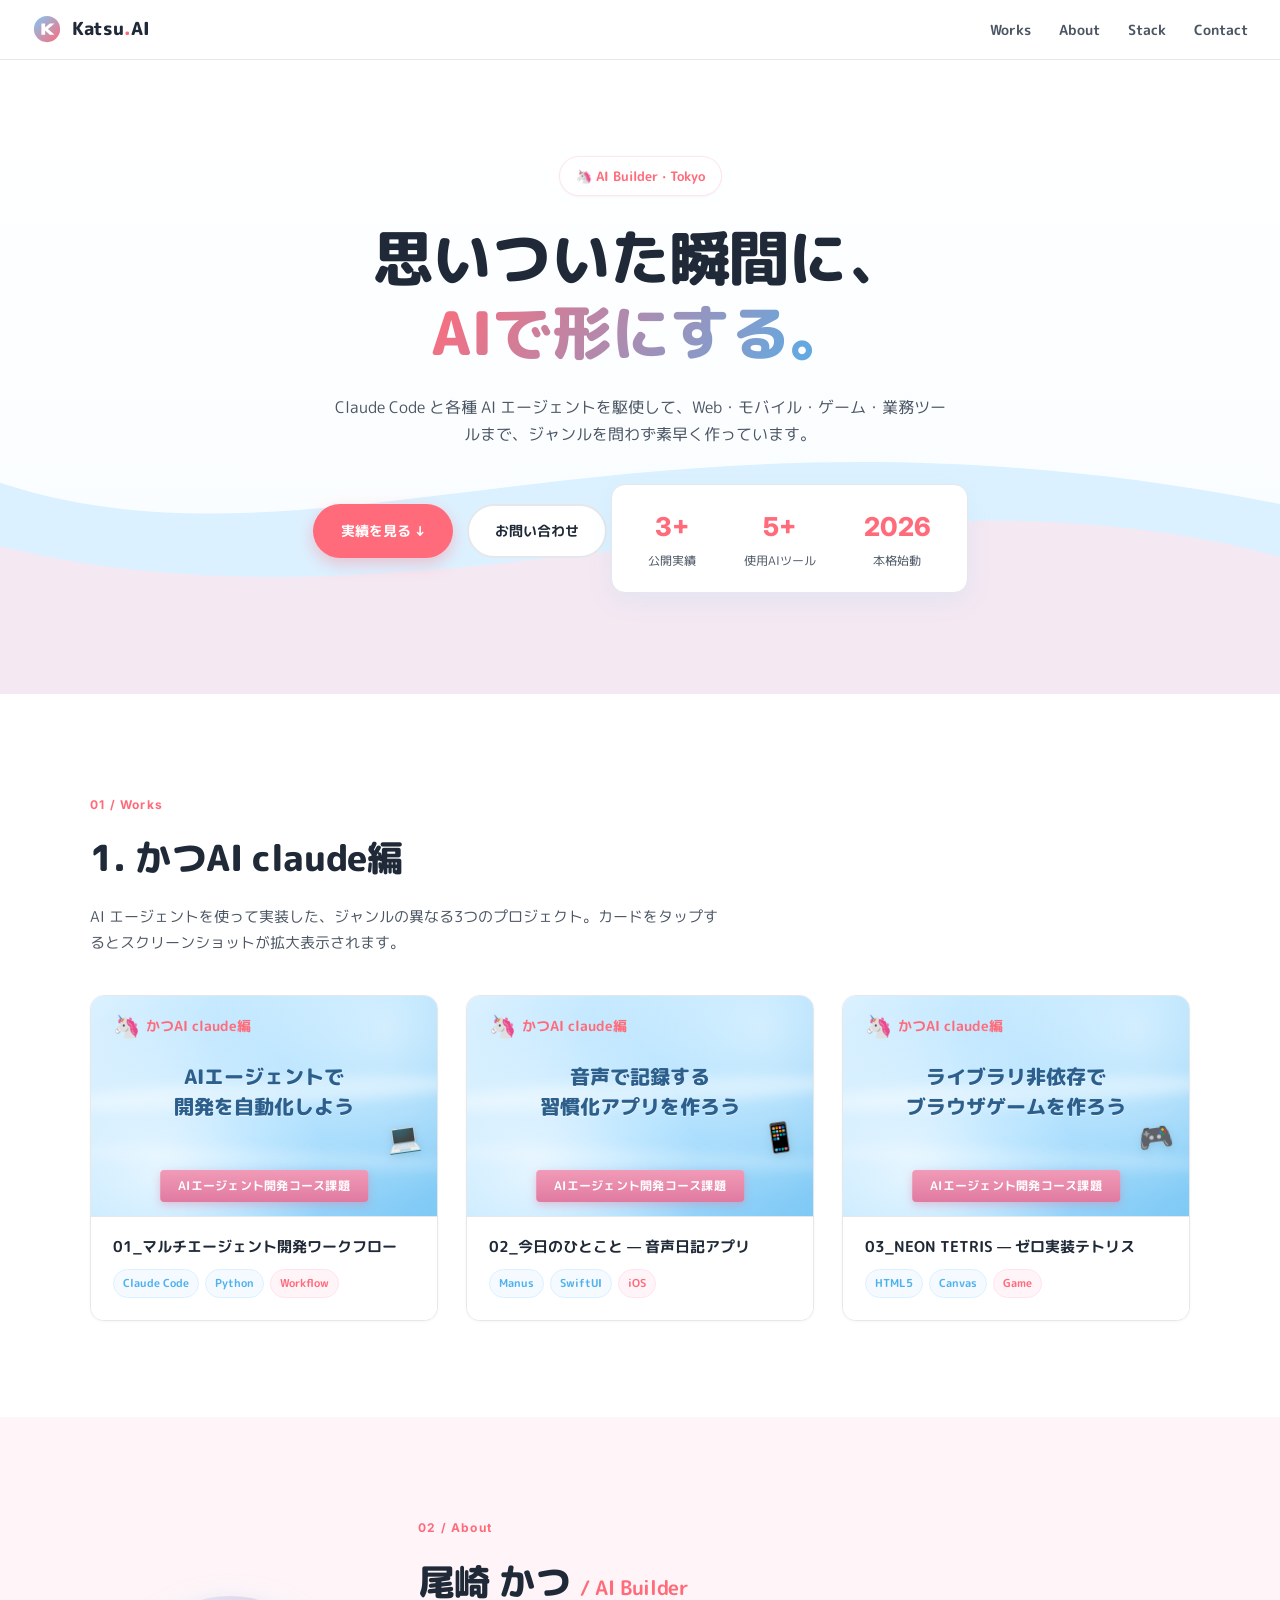
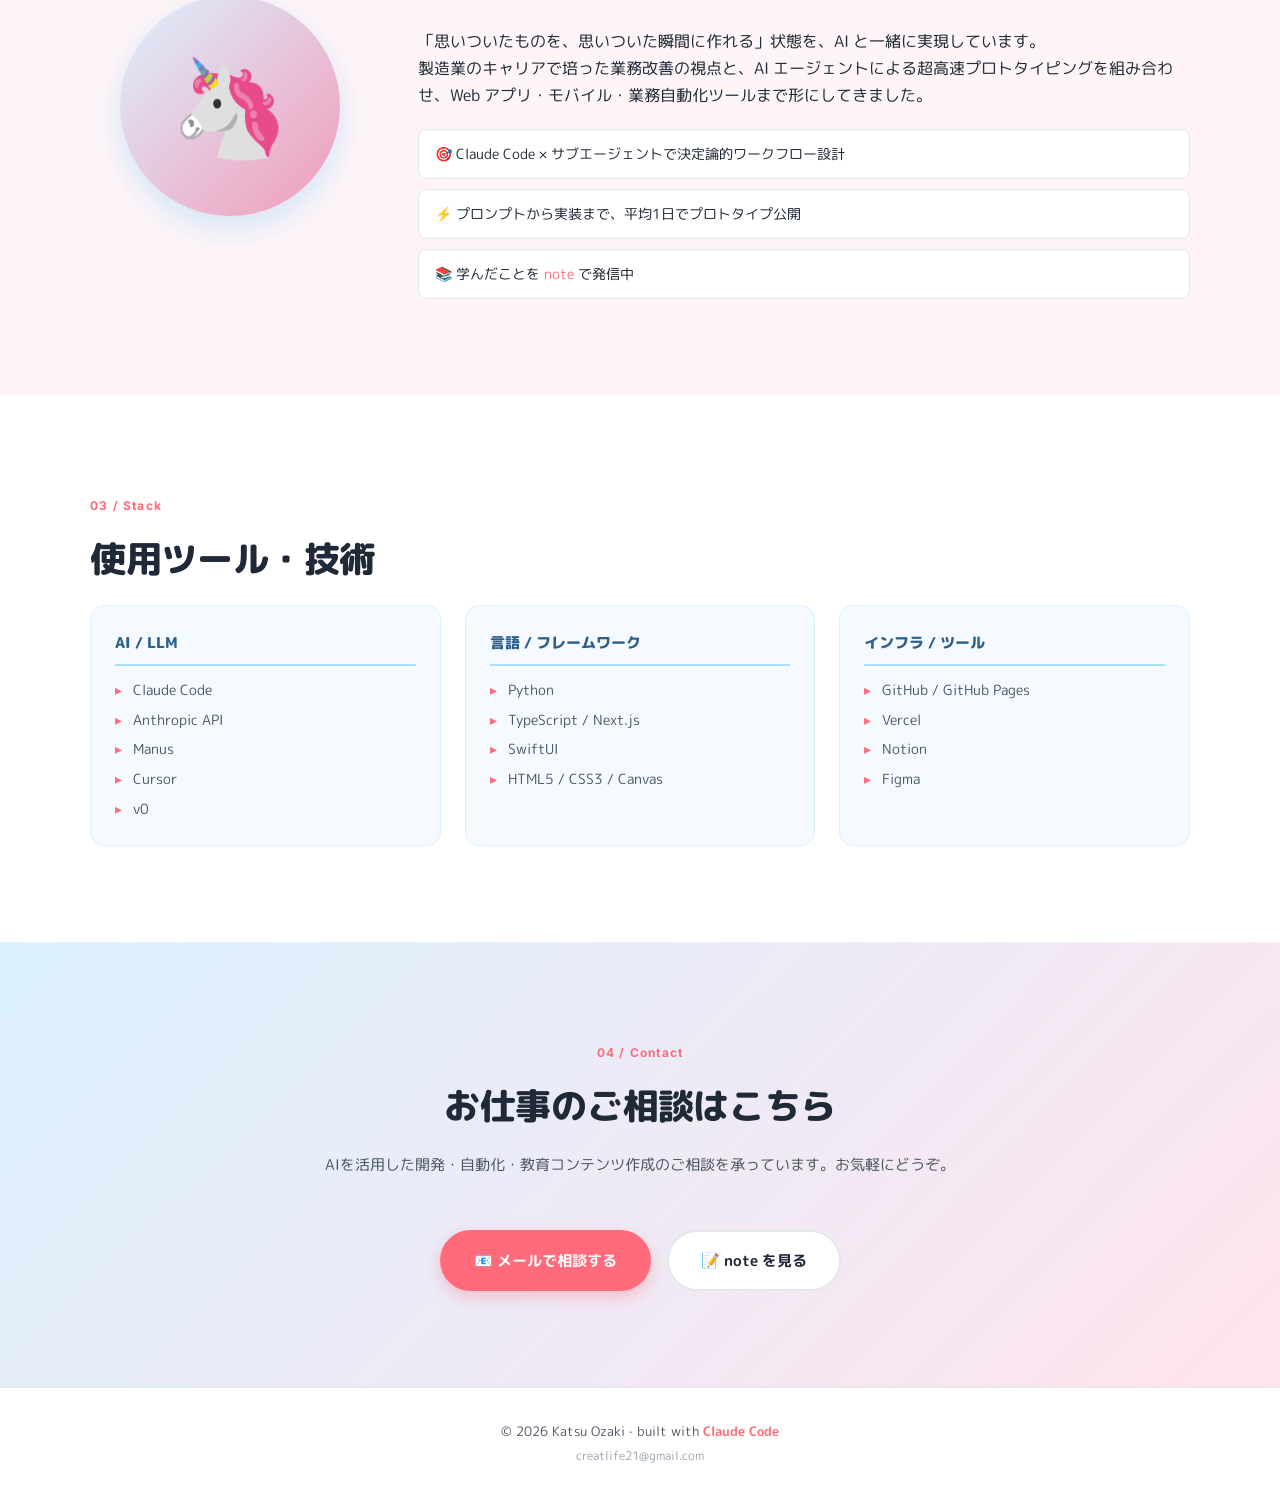
==== commit 74728538: "Rename brand label: AI Studio Build 編 -> かつAI claude編" ====
--- a/index.html
+++ b/index.html
@@ -104,7 +104,7 @@
 <section id="works" class="section">
   <div class="section__inner">
     <p class="section__num">01 / Works</p>
-    <h2 class="section__title">1. AI Studio Build 編</h2>
+    <h2 class="section__title">1. かつAI claude編</h2>
     <p class="section__lead">AI エージェントを使って実装した、ジャンルの異なる3つのプロジェクト。カードをタップするとスクリーンショットが拡大表示されます。</p>
 
     <div class="grid grid--works">
@@ -112,7 +112,7 @@
       <article class="card" tabindex="0" role="button" aria-label="AIエージェント開発ワークフロー — クリックで詳細を見る" data-img="assets/images/01_workflow.png" data-title="AIエージェント開発ワークフロー" data-desc="Claude Code・Manus 等 AI エージェントを実務レベルで運用し、要件定義からデプロイまでを高速完遂する開発ワークフロー基盤。">
         <div class="card__head">
           <div class="card__waves" aria-hidden="true"></div>
-          <div class="card__badge"><span class="uni" aria-hidden="true">🦄</span>AI Studio Build 編</div>
+          <div class="card__badge"><span class="uni" aria-hidden="true">🦄</span>かつAI claude編</div>
           <h3 class="card__title">AIエージェントで<br/>開発を自動化しよう</h3>
           <span class="card__icon" aria-hidden="true">💻</span>
           <span class="card__ribbon">AIエージェント開発コース課題</span>
@@ -130,7 +130,7 @@
       <article class="card" tabindex="0" role="button" aria-label="今日のひとこと（音声日記アプリ） — クリックで詳細を見る" data-img="assets/images/02_voice_diary.png" data-title="今日のひとこと（音声日記アプリ）" data-desc="話すだけで記録完了する1アクション完結 UX。継続率を高めるため認知負荷を徹底的に削ぎ落とした iOS アプリ設計。">
         <div class="card__head">
           <div class="card__waves" aria-hidden="true"></div>
-          <div class="card__badge"><span class="uni" aria-hidden="true">🦄</span>AI Studio Build 編</div>
+          <div class="card__badge"><span class="uni" aria-hidden="true">🦄</span>かつAI claude編</div>
           <h3 class="card__title">音声で記録する<br/>習慣化アプリを作ろう</h3>
           <span class="card__icon" aria-hidden="true">📱</span>
           <span class="card__ribbon">AIエージェント開発コース課題</span>
@@ -148,7 +148,7 @@
       <article class="card" tabindex="0" role="button" aria-label="NEON TETRIS — クリックで詳細を見る" data-img="assets/images/03_neon_tetris.png" data-title="NEON TETRIS" data-desc="外部ライブラリなし。スコア・レベル・衝突判定・ライン消去まで自前ロジックで構築したブラウザ完結テトリス。">
         <div class="card__head">
           <div class="card__waves" aria-hidden="true"></div>
-          <div class="card__badge"><span class="uni" aria-hidden="true">🦄</span>AI Studio Build 編</div>
+          <div class="card__badge"><span class="uni" aria-hidden="true">🦄</span>かつAI claude編</div>
           <h3 class="card__title">ライブラリ非依存で<br/>ブラウザゲームを作ろう</h3>
           <span class="card__icon" aria-hidden="true">🎮</span>
           <span class="card__ribbon">AIエージェント開発コース課題</span>
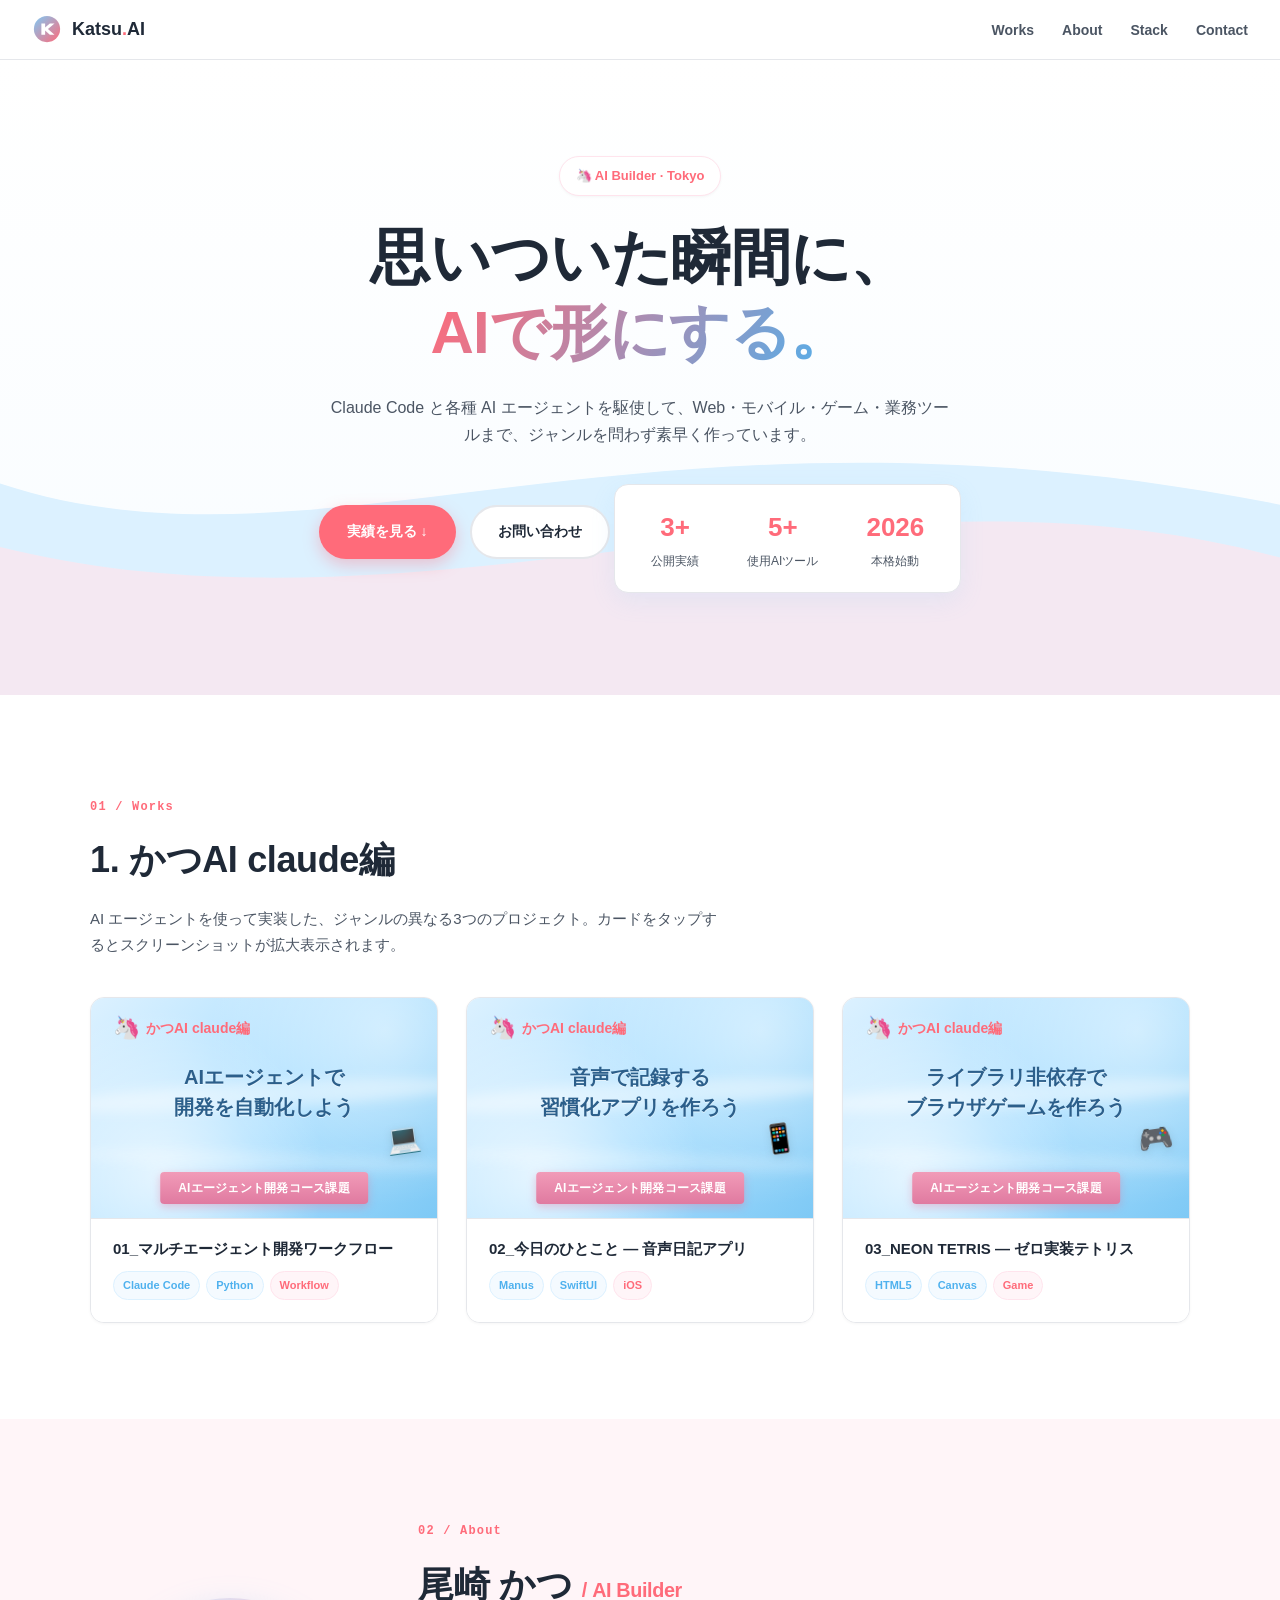
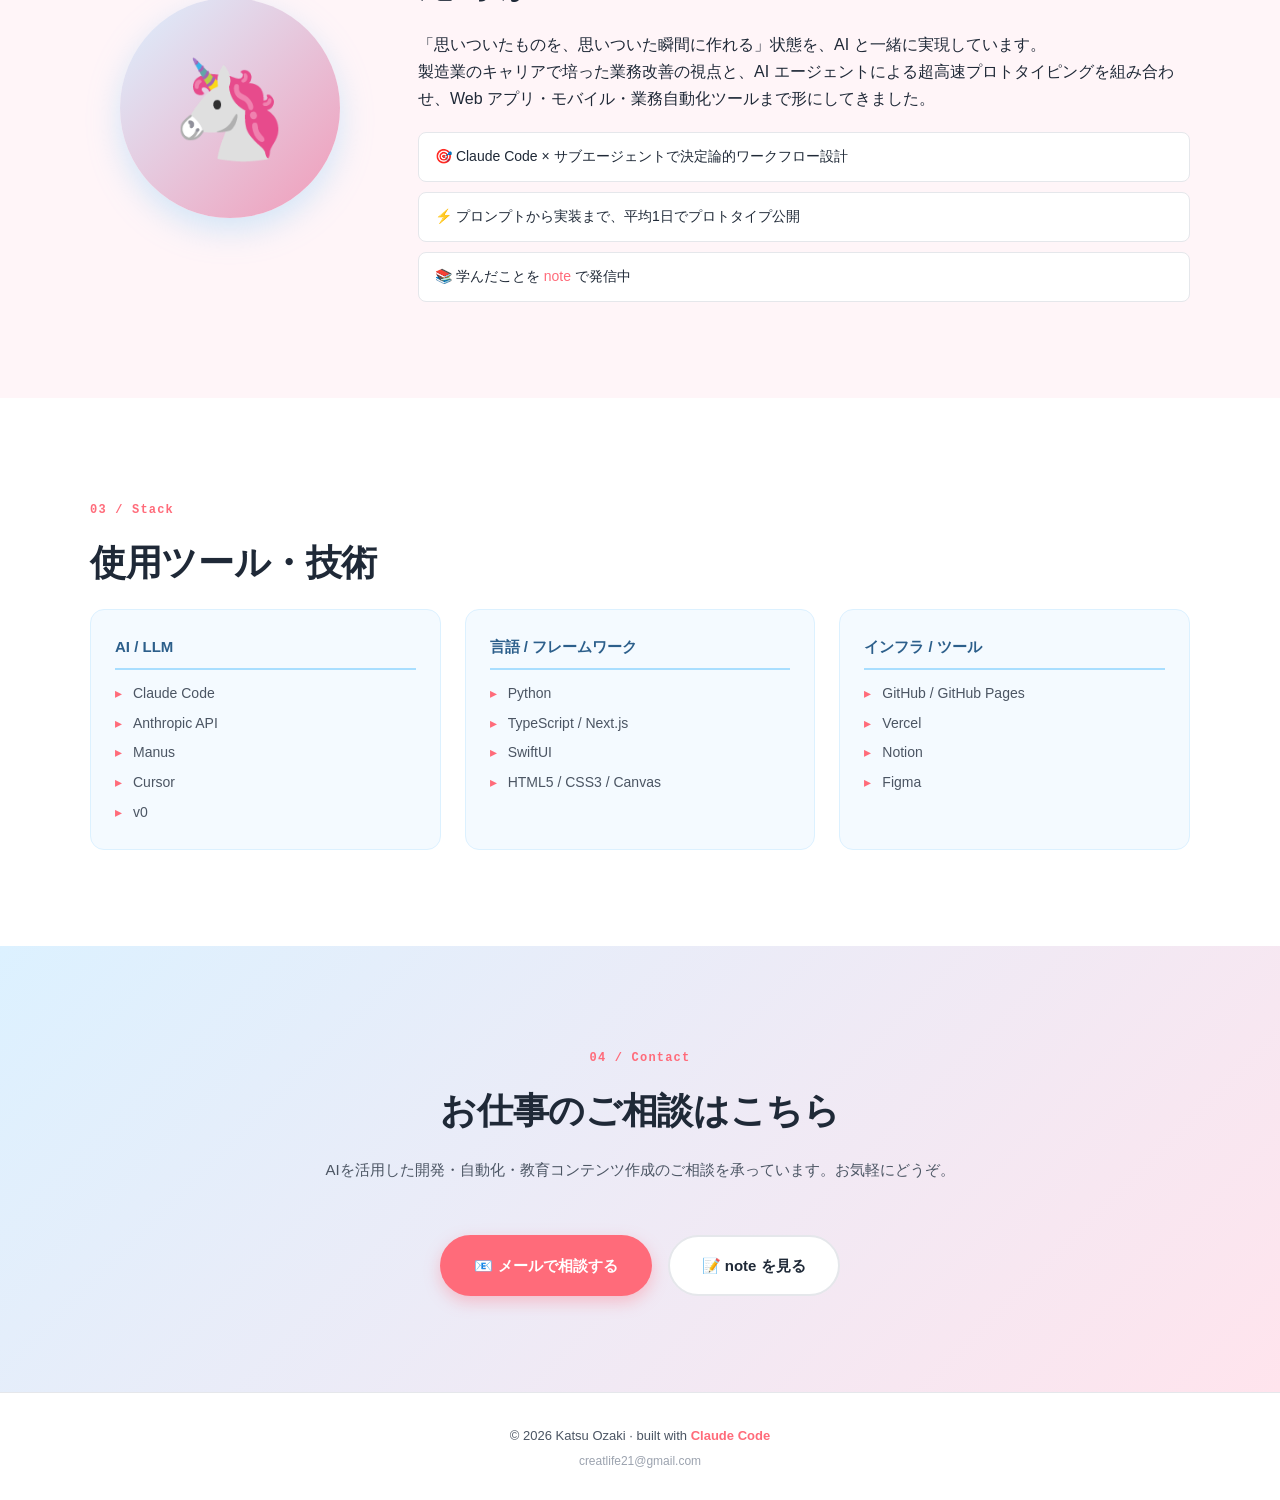
==== commit 32583b97: "Harden portfolio with CSP, URL whitelist, and modal a11y/cleanup - Add CSP `<meta>` (default-src 'se" ====
--- a/index.html
+++ b/index.html
@@ -5,6 +5,9 @@
 <meta name="viewport" content="width=device-width, initial-scale=1.0" />
 <meta name="description" content="尾崎かつ（Katsu Ozaki）のAIビルダーポートフォリオ。Claude Code・各種AIエージェントで作ったWeb・モバイル・ゲームなどの実績をまとめた公開サイト。" />
 <meta name="theme-color" content="#7EC9F5" />
+<meta name="referrer" content="strict-origin-when-cross-origin" />
+<meta name="color-scheme" content="light" />
+<meta http-equiv="Content-Security-Policy" content="default-src 'self'; img-src 'self' data:; style-src 'self' 'unsafe-inline' https://fonts.googleapis.com; font-src 'self' https://fonts.gstatic.com; script-src 'self'; connect-src 'self'; base-uri 'self'; form-action 'self'; frame-ancestors 'none'; object-src 'none'" />
 
 <meta property="og:type" content="website" />
 <meta property="og:title" content="Katsu Ozaki — AI Builder Portfolio" />
@@ -252,7 +255,7 @@
     <button class="modal__close" id="m-close" aria-label="閉じる">×</button>
     <h3 id="m-title"></h3>
     <p id="m-desc" class="modal__desc"></p>
-    <img id="m-img" src="" alt="" />
+    <img id="m-img" src="" alt="" loading="lazy" decoding="async" width="1200" height="800" />
   </div>
 </div>
 
